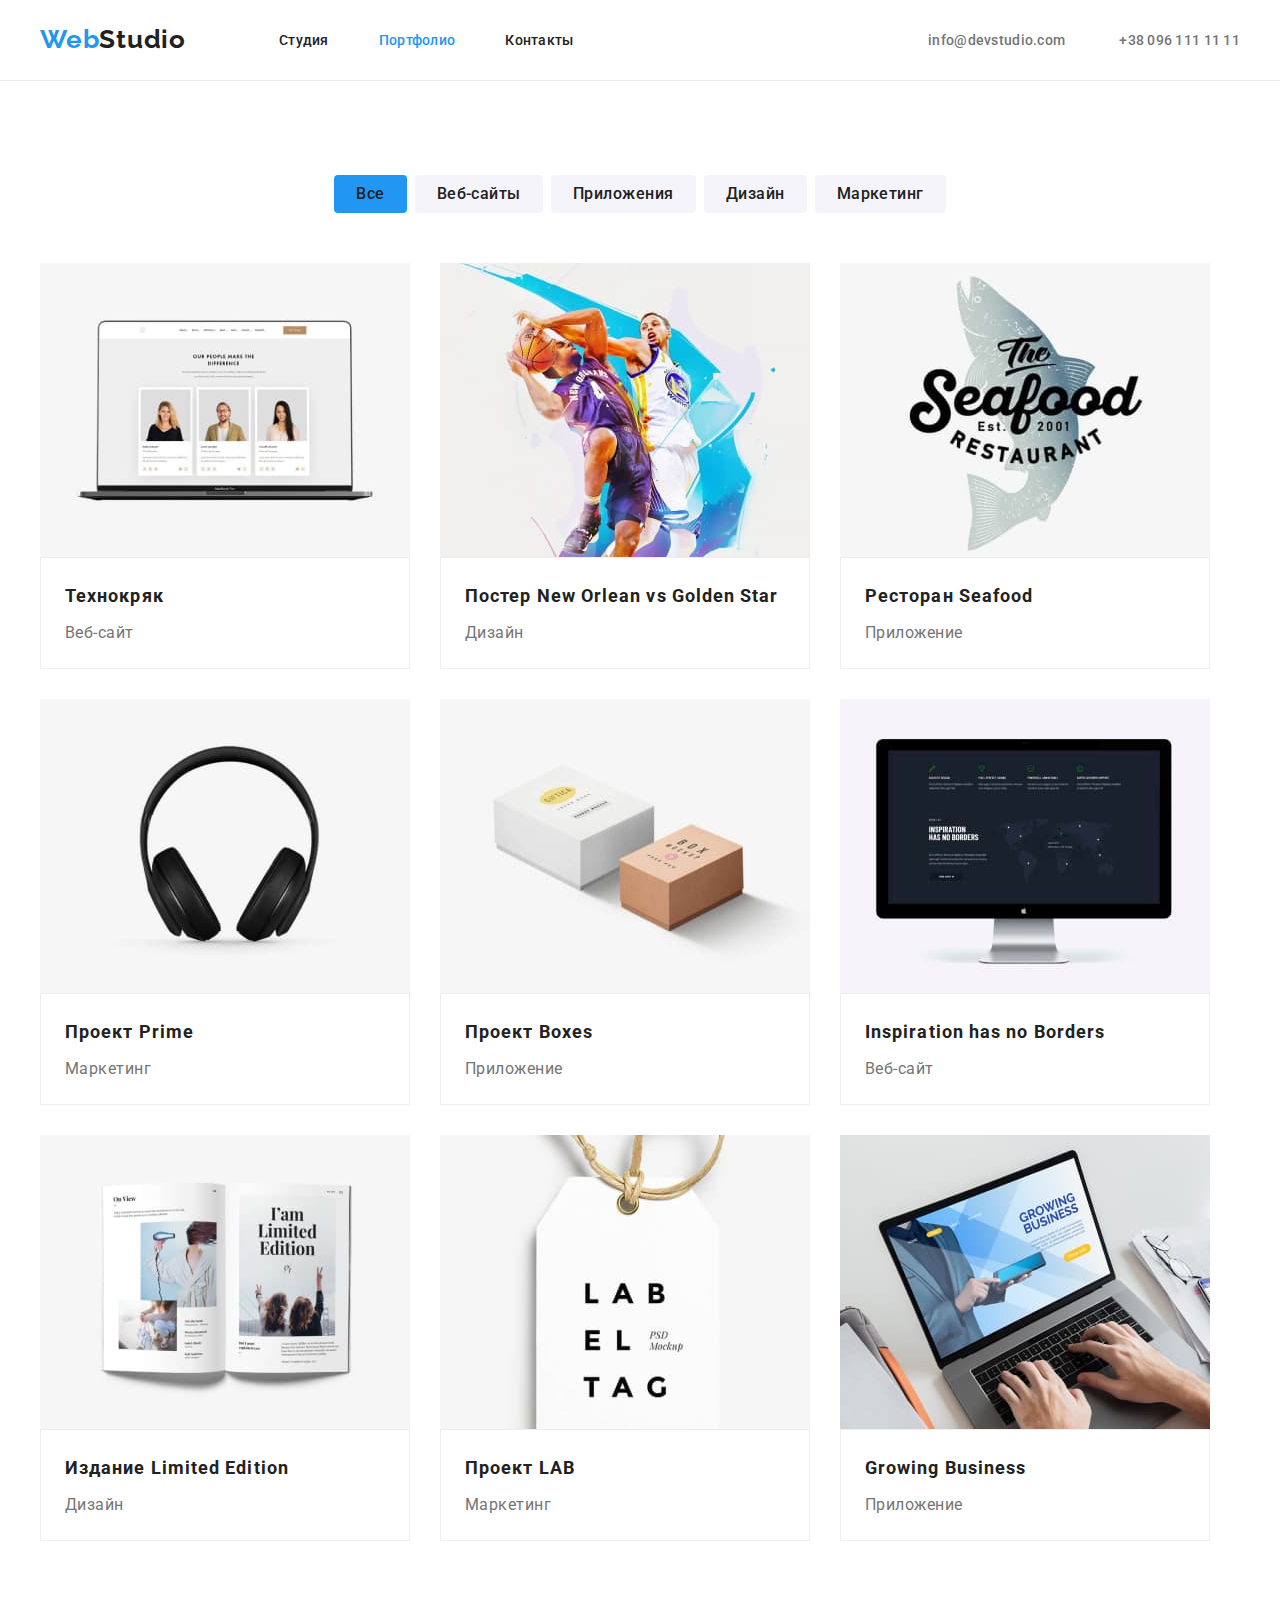
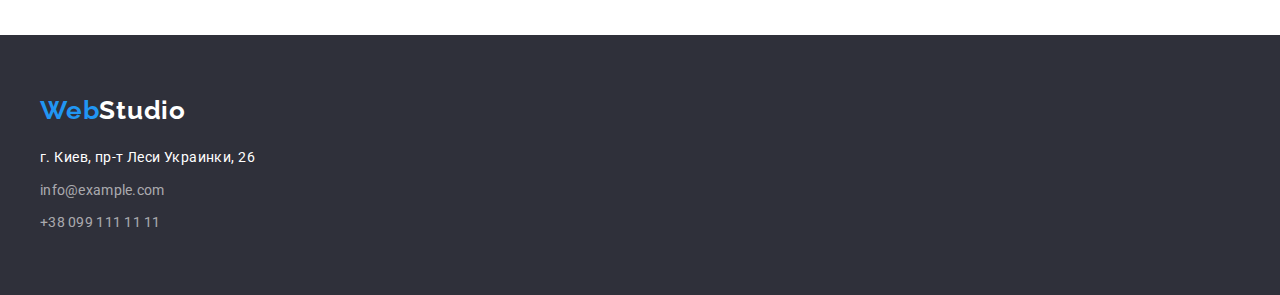
==== portfolio.html @ 32e8cfec "Create svg pictures" ====
<!DOCTYPE html>
<html lang="ru">
<head>
    <meta charset="UTF-8">
    <meta http-equiv="X-UA-Compatible" content="IE=edge">
    <meta name="viewport" content="width=device-width, initial-scale=1.0">
    <title>Portfolio</title>
    <link rel="preconnect" href="https://fonts.googleapis.com">
    <link rel="preconnect" href="https://fonts.gstatic.com" crossorigin>
    <link
        href="https://fonts.googleapis.com/css2?family=Raleway:wght@700&family=Roboto:wght@400;500;700;900&display=swap"
        rel="stylesheet">
    <link rel="stylesheet" href="https://cdnjs.cloudflare.com/ajax/libs/modern-normalize/1.1.0/modern-normalize.min.css"
        integrity="sha512-wpPYUAdjBVSE4KJnH1VR1HeZfpl1ub8YT/NKx4PuQ5NmX2tKuGu6U/JRp5y+Y8XG2tV+wKQpNHVUX03MfMFn9Q=="
        crossorigin="anonymous" referrerpolicy="no-referrer" />
    <link rel="stylesheet" href="./css/reset.css">
    <link rel="stylesheet" href="./css/styles.css">
</head>
<header class="header header-portfolio">
    <div class="container header-container">
        <a class="header-logo link" href="./"><span class="header-logo-accent">Web</span>Studio</a>
        <nav class="header-nav">
            <ul class="header-list list">
                <li class="header-item">
                    <a class="header-link link " href="./index.html">Студия</a>
                </li>
                <li class="header-item">
                    <a class="header-link link current" href=" ">Портфолио</a>
                </li>
                <li class="header-item">
                    <a class="header-link link" href="">Контакты</a>
                </li>
            </ul>
        </nav>
        <div class="header-connect">
            <a class="header-mail link" href="mailto:info@devstudio.com">info@devstudio.com</a>
            <a class="header-tel link" href="tel:+380961111111">+38 096 111 11 11</a>
        </div>
    </div>
</header>
<main>
<section class="portfolio">
    <div class="container portfolio-container ">
    <ul class="filters-list list">
        <li class="filters-item">
            <button type="button"  class=" filters-btn active">Все</button></li>
        <li class="filters-item">
            <button type="button"  class="filters-btn">Веб-сайты</button>
        </li>
        <li class="filters-item">
            <button type="button"  class="filters-btn">Приложения</button>
        </li>
        <li class="filters-item">
            <button type="button"  class="filters-btn">Дизайн</button>
        </li>
        <li class="filters-item">
            <button type="button"  class="filters-btn">Маркетинг</button>
        </li>
    </ul>
    <ul class="project-list list">
        <li class="project-item"><img src="./images/tehno.jpg" alt="Сайт визитка" width="370" height="294">
            <div class="project-container">
                <h3 class="project-list-tittle">Технокряк</h3>
                <p class="project-after-tittle">Веб-сайт</p>
            </div>
            </li>
        <li class="project-item"><img src="./images/neworlean.jpg" alt="Баскетбол" width="370" height="294">
            <div class="project-container">
                <h3 class="project-list-tittle">Постер New Orlean vs Golden Star</h3>
                <p class="project-after-tittle">Дизайн</p>
            </div>
        </li>
        <li class="project-item"><img src="./images/seafood.jpg" alt="Постер ресторана" width="370" height="294">
            <div class="project-container">
                <h3 class="project-list-tittle">Ресторан Seafood</h3>
                <p class="project-after-tittle">Приложение</p>
            </div>
        </li>
        <li class="project-item"><img src="./images/prime.jpg" alt="Наушники" width="370" height="294">
            <div class="project-container">
                <h3 class="project-list-tittle">Проект Prime</h3>
                <p class="project-after-tittle">Маркетинг</p>
            </div>
        </li>
        <li class="project-item"><img src="./images/box.jpg" alt="Коробки" width="370" height="294">
            <div class="project-container">
                <h3 class="project-list-tittle">Проект Boxes</h3>
                <p class="project-after-tittle">Приложение</p>
            </div>
        </li>
        <li class="project-item"><img src="./images/monitor.jpg" alt="Монитор" width="370" height="294">
            <div class="project-container">
                <h3 class="project-list-tittle">Inspiration has no Borders</h3>
                <p class="project-after-tittle">Веб-сайт</p>
            </div>
        </li>
        <li class="project-item"><img src="./images/magazine.jpg" alt="Журнал" width="370" height="294">
            <div class="project-container">
                <h3 class="project-list-tittle">Издание Limited Edition</h3>
                <p class="project-after-tittle">Дизайн</p>
            </div>
        </li>
        <li class="project-item"><img src="./images/lab.jpg" alt="Бирка" width="370" height="294">
            <div class="project-container">
                <h3 class="project-list-tittle">Проект LAB</h3>
                <p class="project-after-tittle">Маркетинг</p>
            </div>
        </li>
        <li class="project-item"><img src="./images/business.jpg" alt="Ноутбук" width="370" height="294">
            <div class="project-container">
                <h3 class="project-list-tittle">Growing Business</h3>
                <p class="project-after-tittle">Приложение</p>
            </div>
        </li>
    </ul>
    </div>
</section>
</main>
<footer class="footer">
    <div class="container footer-container">
        <a class="logo-footer link" href="./"><span class="footer-logo-accent">Web</span>Studio</a>
        <address class="footer-address ">
            <ul class="footer-list list">
                <li class="footer-item">
                    <a class="footer-map link address-link" href="https://goo.gl/maps/ag1AWNjm51YgeeeRA" target="_blank"
                        rel="noopener noreferrer">г. Киев, пр-т Леси Украинки, 26</a>
                </li>
                <li class="footer-item">
                    <a class="footer-mail link address-link" href="mailto:info@example.com">info@example.com</a>
                </li>
                <li class="footer-item">
                    <a class="footer-tel link address-link" href="tel:+380991111111">+38 099 111 11 11</a>
                </li>
            </ul>
        </address>
    </div>
</footer>
</body>

</html>
---- css/styles.css ----
:root {
  --hero-color: #ffffff;
  --accent-color: #2196f3;
  --tittle-color: #212121;
  --lite-color: #757575;
  --footer-color: rgba(255, 255, 255, 0.6);
}

body {
  font-family: 'Roboto', sans-serif;
}

.list {
  list-style: none;
}

.link {
  text-decoration: none;
}

.visually-hidden {
  position: absolute;
  white-space: nowrap;
  width: 1px;
  height: 1px;
  overflow: hidden;
  border: 0;
  padding: 0;
  clip: rect(0 0 0 0);
  clip-path: inset(50%);
  margin: -1px;
}

.container {
  width: 1200px;
  padding-left: 15px;
  padding-right: 15px;
  margin: 0 auto;
}

/*------------------------HEADER--------------*/
.header {
  padding-top: 24px;
  padding-bottom: 25px;
}
.header-container {
  display: flex;
  align-items: center;
}

.header-list {
  display: flex;
}

.header-item:not(:last-child) {
  margin-right: 50px;
}

.header-connect {
  margin-left: auto;
}

.header-logo {
  display: inline-block;
  font-family: Raleway;
  font-style: normal;
  font-weight: bold;
  font-size: 26px;
  line-height: 1.19;
  letter-spacing: 0.03em;
  color: var(--tittle-color);
  margin-right: 93px;
}

.header-logo-accent {
  font-family: Raleway;
  font-style: normal;
  font-weight: bold;
  font-size: 26px;
  line-height: 1.19;
  letter-spacing: 0.03em;
  color: var(--accent-color);
}

.header-link {
  font-style: normal;
  font-weight: 500;
  font-size: 14px;
  line-height: 1.14;
  letter-spacing: 0.02em;
  color: #212121;
}
.current {
  color: var(--accent-color);
}

.header-tel {
  font-weight: 500;
  font-size: 14px;
  line-height: 1.14;
  letter-spacing: 0.02em;
  color: var(--lite-color);
}
.header-mail {
  font-weight: 500;
  font-size: 14px;
  line-height: 1.14;
  letter-spacing: 0.02em;
  color: var(--lite-color);
  margin-right: 50px;
}

.header-link:hover,
.header-link:focus,
.header-tel:hover,
.header-tel:focus,
.header-mail:hover,
.header-mail:hover {
  color: var(--accent-color);
}

/*-----------------HERO-------------------*/

.hero {
  text-align: center;
  background-color: #2f303a;
  background-image: linear-gradient(rgba(47, 48, 58, 0.4), rgba(47, 48, 58, 0.4)),
    url(../images/hero-bg.jpg);
  background-repeat: no-repeat;
  background-position: center;
  background-size: cover;
  padding-top: 200px;
  padding-bottom: 200px;
}

.hero-container {
}

.hero-tittle {
  font-weight: 900;
  font-size: 44px;
  line-height: 1.36;
  text-align: center;
  letter-spacing: 0.06em;
  text-transform: uppercase;
  max-width: 696px;
  color: var(--hero-color);
  margin-left: auto;
  margin-right: auto;
}

.hero-btn {
  font-family: inherit;
  font-weight: bold;
  font-size: 16px;
  line-height: 1.87;
  text-align: center;
  letter-spacing: 0.06em;
  background-color: var(--accent-color);
  color: var(--hero-color);
  min-width: 200px;
  min-height: 50px;
  border: none;
  border-radius: 4px;
  box-shadow: 0px 4px 4px rgba(0, 0, 0, 0.15);
  margin-top: 30px;
}

.hero-btn:hover {
  color: #188ce8;
}

/*-----------------FEATURE-------------------*/
.feature {
  padding-top: 94px;
  padding-bottom: 94px;
}

.feature-container {
  display: flex;
  flex-wrap: wrap;
}

.feature-item:not(:last-child) {
  margin-right: 30px;
}

.feature-tittle {
  font-weight: bold;
  font-size: 14px;
  line-height: 1.14;
  letter-spacing: 0.03em;
  text-transform: uppercase;
  color: var(--tittle-color);
}

.feature-after-tittle {
  font-weight: normal;
  font-size: 14px;
  line-height: 24px;
  letter-spacing: 0.03em;
  width: 270px;
  color: var(--lite-color);
}

/*-----------------BOX-------------------*/
.box {
  padding-bottom: 94px;
}
.box-tittle {
  font-weight: bold;
  font-size: 36px;
  line-height: 1.17;
  text-align: center;
  letter-spacing: 0.03em;
  color: var(--tittle-color);
  margin-bottom: 50px;
}

.box-list {
  display: flex;
  flex-wrap: wrap;
}

.box-item:not(:last-child) {
  margin-right: 30px;
}

/*-----------------TEAM-------------------*/

.team {
  padding-top: 94px;
  padding-bottom: 94px;
  background-color: #f5f4fa;
}
.team-container {
}
.team-tittle {
  font-weight: bold;
  font-size: 36px;
  line-height: 1.17;
  text-align: center;
  letter-spacing: 0.03em;
  color: var(--tittle-color);
  margin-bottom: 50px;
}
.team-list {
  display: flex;
}

.team-item:not(:last-child) {
  margin-right: 30px;
}

.team-name {
  text-align: center;
  box-shadow: 0px 1px 3px rgba(0, 0, 0, 0.12), 0px 1px 1px rgba(0, 0, 0, 0.14),
    0px 2px 1px rgba(0, 0, 0, 0.2);
  border-radius: 0px 0px 4px 4px;
  background-color: #ffffff;
  padding-top: 30px;
  padding-bottom: 30px;
}

.team-list-tittle {
  font-weight: 500;
  font-size: 16px;
  line-height: 1.19;
  letter-spacing: 0.03em;
  color: var(--tittle-color);
  margin-bottom: 10px;
}

.team-after-tittle {
  font-weight: normal;
  font-size: 16px;
  line-height: 1.19;
  letter-spacing: 0.03em;
  color: var(--lite-color);
  margin-bottom: 30px;
}

.team-social-list {
  display: flex;
  justify-content: center;
}

.team-social-item + .team-social-item {
  margin-left: 10px;
}
.team-social-link {
  width: 44px;
  height: 44px;
  background-color: teal;
  display: flex;
  justify-content: center;
  border-radius: 50%;
}
/*-----------------FOOTER-------------------*/
.footer {
  padding-top: 60px;
  padding-bottom: 60px;
  background-color: #2f303a;
}

.footer-container {
}

.footer-address {
  font-style: normal;
}
.address-link {
  display: inline-block;
}
.logo-footer {
  font-family: Raleway;
  font-style: normal;
  font-weight: bold;
  font-size: 26px;
  line-height: 1.19;
  letter-spacing: 0.03em;
  color: #ffffff;
  display: inline-block;
  margin-bottom: 20px;
}

.footer-logo-accent {
  font-family: Raleway;
  font-style: normal;
  font-weight: bold;
  font-size: 26px;
  line-height: 1.19;
  letter-spacing: 0.03em;
  color: var(--accent-color);
}

.footer-map {
  font-weight: normal;
  font-size: 14px;
  line-height: 1.71;
  letter-spacing: 0.03em;
  color: #ffffff;
}

.footer-mail,
.footer-tel {
  font-weight: 400;
  font-size: 14px;
  line-height: 1.71;
  letter-spacing: 0.02em;
  color: var(--footer-color);
}

.footer-item:not(:last-child) {
  margin-bottom: 9px;
}

/*-----------------PORTFOLIO-------------------*/
.header-portfolio {
  border-bottom: 1px solid #ececec;
}
.portfolio {
  padding-top: 94px;
  padding-bottom: 94px;
}

.filters-list {
  display: flex;
  margin-bottom: 50px;
  justify-content: center;
}

.filters-item:not(:last-child) {
  margin-right: 8px;
}

.filters-btn {
  font-family: inherit;
  font-weight: 500;
  font-size: 16px;
  line-height: 1.62;
  text-align: center;
  letter-spacing: 0.03em;
  background-color: #f5f4fa;
  color: #212121;
  border: none;
  border-radius: 4px;
  height: 38px;
  padding-left: 22px;
  padding-right: 22px;
}

.active {
  background-color: var(--accent-color);
}

/*-----------------PROJECT-------------------*/

.project-list {
  display: flex;
  flex-wrap: wrap;
}

.project-item:not(:nth-child(3n)) {
  margin-right: 30px;
}

.project-item:not(:nth-last-child(-n + 3)) {
  margin-bottom: 30px;
}

.project-container {
  text-align: left;
  background: #ffffff;
  border: 1px solid #eeeeee;
  box-sizing: border-box;
  padding-top: 20px;
  padding-left: 24px;
  padding-bottom: 20px;
}

.project-list-tittle {
  font-weight: bold;
  font-size: 18px;
  line-height: 2;
  letter-spacing: 0.06em;
  color: var(--tittle-color);
  margin-bottom: 4px;
}

.project-after-tittle {
  font-weight: normal;
  font-size: 16px;
  line-height: 1.87;
  letter-spacing: 0.03em;
  color: var(--lite-color);
}
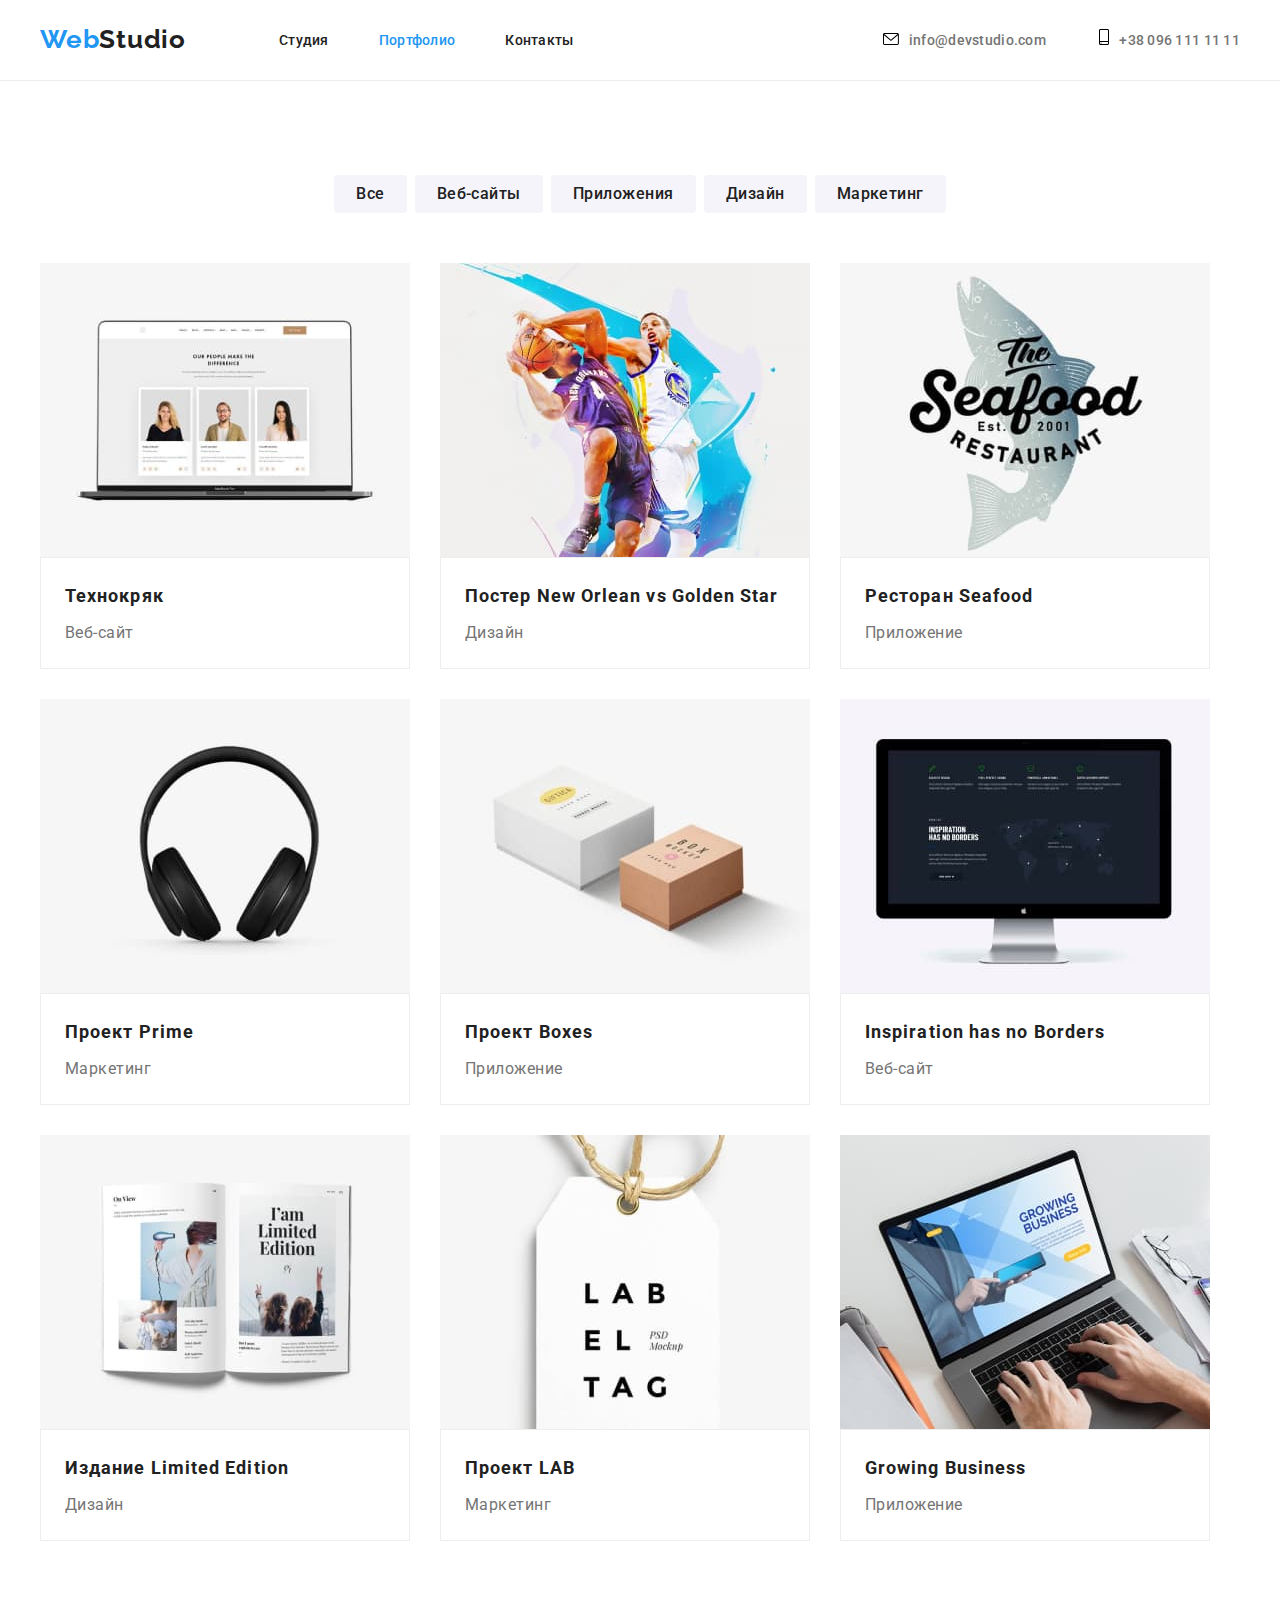
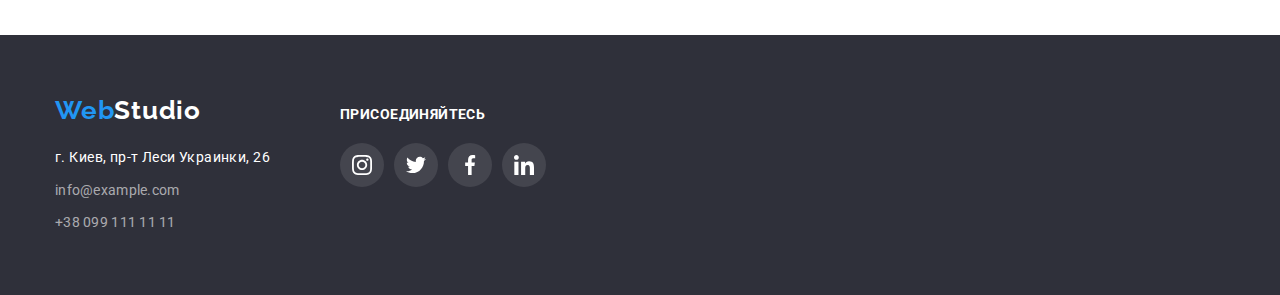
==== commit 2c869ea7: "Сreates homework" ====
--- a/portfolio.html
+++ b/portfolio.html
@@ -33,8 +33,16 @@
             </ul>
         </nav>
         <div class="header-connect">
-            <a class="header-mail link" href="mailto:info@devstudio.com">info@devstudio.com</a>
-            <a class="header-tel link" href="tel:+380961111111">+38 096 111 11 11</a>
+            <a class="header-mail link" href="mailto:info@devstudio.com">
+                <svg class="tel-svg" width="16" height="12">
+                    <use href="./images/icons.svg#icon-envelope"></use>
+                </svg>info@devstudio.com
+            </a>
+            <a class="header-tel link" href="tel:+380961111111">
+                <svg class="tel-svg" width="10" height="16">
+                    <use href="./images/icons.svg#icon-smartphone"></use>
+                </svg>+38 096 111 11 11
+            </a>
         </div>
     </div>
 </header>
@@ -43,7 +51,7 @@
     <div class="container portfolio-container ">
     <ul class="filters-list list">
         <li class="filters-item">
-            <button type="button"  class=" filters-btn active">Все</button></li>
+            <button type="button"  class=" filters-btn">Все</button></li>
         <li class="filters-item">
             <button type="button"  class="filters-btn">Веб-сайты</button>
         </li>
@@ -117,22 +125,57 @@
 </section>
 </main>
 <footer class="footer">
-    <div class="container footer-container">
-        <a class="logo-footer link" href="./"><span class="footer-logo-accent">Web</span>Studio</a>
-        <address class="footer-address ">
-            <ul class="footer-list list">
-                <li class="footer-item">
-                    <a class="footer-map link address-link" href="https://goo.gl/maps/ag1AWNjm51YgeeeRA" target="_blank"
-                        rel="noopener noreferrer">г. Киев, пр-т Леси Украинки, 26</a>
+    <div class="footer-container container">
+        <div class="adress-container">
+            <a class="logo-footer link" href="./"><span class="footer-logo-accent">Web</span>Studio</a>
+            <address class="footer-address ">
+                <ul class="footer-list list">
+                    <li class="footer-item">
+                        <a class="footer-map link address-link" href="https://goo.gl/maps/ag1AWNjm51YgeeeRA"
+                            target="_blank" rel="noopener noreferrer">г. Киев, пр-т Леси Украинки, 26</a>
+                    </li>
+                    <li class="footer-item">
+                        <a class="footer-mail link address-link" href="mailto:info@example.com">info@example.com</a>
+                    </li>
+                    <li class="footer-item">
+                        <a class="footer-tel link address-link" href="tel:+380991111111">+38 099 111 11 11</a>
+                    </li>
+                </ul>
+            </address>
+        </div>
+        <div class="footer-social-container">
+            <h3 class="footer-social-tittle">Присоединяйтесь</h3>
+            <ul class="footer-social-list list">
+                <li class="footer-social-item">
+                    <a href="" class="footer-social-link">
+                        <svg class="footer-social-icon" width="20" height="20">
+                            <use href="./images/icons.svg#icon-instagram"></use>
+                        </svg>
+                    </a>
                 </li>
-                <li class="footer-item">
-                    <a class="footer-mail link address-link" href="mailto:info@example.com">info@example.com</a>
+                <li class="footer-social-item">
+                    <a href="" class="footer-social-link">
+                        <svg class="footer-social-icon" width="20" height="20">
+                            <use href="./images/icons.svg#icon-twitter"></use>
+                        </svg>
+                    </a>
                 </li>
-                <li class="footer-item">
-                    <a class="footer-tel link address-link" href="tel:+380991111111">+38 099 111 11 11</a>
+                <li class="footer-social-item">
+                    <a href="" class="footer-social-link">
+                        <svg class="footer-social-icon" width="20" height="20">
+                            <use href="./images/icons.svg#icon-facebook"></use>
+                        </svg>
+                    </a>
+                </li>
+                <li class="footer-social-item">
+                    <a href="" class="footer-social-link">
+                        <svg class="footer-social-icon" width="20" height="20">
+                            <use href="./images/icons.svg#icon-linkedin"></use>
+                        </svg>
+                    </a>
                 </li>
             </ul>
-        </address>
+        </div>
     </div>
 </footer>
 </body>
--- a/css/styles.css
+++ b/css/styles.css
@@ -101,6 +101,7 @@
   letter-spacing: 0.02em;
   color: var(--lite-color);
 }
+
 .header-mail {
   font-weight: 500;
   font-size: 14px;
@@ -108,6 +109,11 @@
   letter-spacing: 0.02em;
   color: var(--lite-color);
   margin-right: 50px;
+}
+
+.tel-svg {
+  margin-right: 10px;
+  align-items: center;
 }
 
 .header-link:hover,
@@ -115,8 +121,9 @@
 .header-tel:hover,
 .header-tel:focus,
 .header-mail:hover,
-.header-mail:hover {
+.header-mail:hover .tel-svg:hover {
   color: var(--accent-color);
+  fill: var(--accent-color);
 }
 
 /*-----------------HERO-------------------*/
@@ -203,6 +210,26 @@
   color: var(--lite-color);
 }
 
+.feature-icon-list {
+  display: flex;
+  justify-content: center;
+  margin-bottom: 30px;
+}
+
+.feature-icon-item + .feature-icon-item {
+  margin-left: 30px;
+}
+
+.feature-icon-item {
+  width: 270px;
+  height: 120px;
+  background-color: #f5f4fa;
+  display: flex;
+  justify-content: center;
+  align-items: center;
+  border-radius: 4px;
+}
+
 /*-----------------BOX-------------------*/
 .box {
   padding-bottom: 94px;
@@ -277,7 +304,7 @@
   line-height: 1.19;
   letter-spacing: 0.03em;
   color: var(--lite-color);
-  margin-bottom: 30px;
+  margin-bottom: 16px;
 }
 
 .team-social-list {
@@ -288,13 +315,76 @@
 .team-social-item + .team-social-item {
   margin-left: 10px;
 }
+
 .team-social-link {
   width: 44px;
   height: 44px;
-  background-color: teal;
-  display: flex;
-  justify-content: center;
+  background-color: #ffffff;
+  display: flex;
+  justify-content: center;
+  align-items: center;
   border-radius: 50%;
+}
+.team-social-icon {
+  fill: #afb1b8;
+}
+.team-social-link:hover,
+.team-social-link:focus {
+  background-color: var(--accent-color);
+}
+
+.team-social-link:hover .team-social-icon,
+.team-social-link:focus .team-social-icon {
+  fill: #ffffff;
+}
+/*------------------CLIENTS-------------------*/
+.clients {
+  padding-top: 94px;
+  padding-bottom: 94px;
+  text-align: center;
+}
+
+.clients-tittle {
+  font-family: Roboto;
+  font-style: normal;
+  font-weight: bold;
+  font-size: 36px;
+  line-height: 1.17;
+  text-align: center;
+  letter-spacing: 0.03em;
+  color: #212121;
+  margin-bottom: 50px;
+}
+.clients-list {
+  display: flex;
+  justify-content: center;
+}
+
+.clients-item + .clients-item {
+  margin-left: 30px;
+}
+
+.clients-item {
+  width: 170px;
+  height: 92px;
+  background-color: #ffffff;
+  display: flex;
+  justify-content: center;
+  align-items: center;
+  border: 1px solid #afb1b8;
+  border-radius: 4px;
+}
+.clients-icon {
+  fill: #afb1b8;
+}
+.clients-item:hover,
+.clients-item:focus {
+  border: 1px solid var(--accent-color);
+}
+
+.clients-item:hover .clients-icon,
+.clients-item:focus .clients-icon {
+  fill: var(--accent-color);
 }
 /*-----------------FOOTER-------------------*/
 .footer {
@@ -304,6 +394,14 @@
 }
 
 .footer-container {
+  display: flex;
+  box-sizing: border-box;
+  align-items: baseline;
+}
+
+.adress-container {
+  box-sizing: border-box;
+  margin-right: 70px;
 }
 
 .footer-address {
@@ -355,6 +453,55 @@
   margin-bottom: 9px;
 }
 
+.footer-social-contriner {
+  text-align: center;
+}
+
+.footer-social-tittle {
+  font-family: Roboto;
+  font-style: normal;
+  font-weight: bold;
+  font-size: 14px;
+  line-height: 1.14;
+  letter-spacing: 0.03em;
+  text-transform: uppercase;
+  color: #ffffff;
+  margin-bottom: 20px;
+}
+
+.footer-social-list {
+  display: flex;
+  justify-content: center;
+}
+.footer-social-list + .footer-social-list {
+  margin-right: 150px;
+}
+
+.footer-social-item + .footer-social-item {
+  margin-left: 10px;
+}
+
+.footer-social-link {
+  width: 44px;
+  height: 44px;
+  background-color: rgba(255, 255, 255, 0.1);
+  display: flex;
+  justify-content: center;
+  align-items: center;
+  border-radius: 50%;
+}
+.footer-social-icon {
+  fill: #ffffff;
+}
+.footer-social-link:hover,
+.footer-social-link:focus {
+  background-color: var(--accent-color);
+}
+
+.footer-social-link:hover .footer-social-icon,
+.footer-social-link:focus .footer-social-icon {
+  fill: #ffffff;
+}
 /*-----------------PORTFOLIO-------------------*/
 .header-portfolio {
   border-bottom: 1px solid #ececec;
@@ -389,9 +536,12 @@
   padding-left: 22px;
   padding-right: 22px;
 }
-
-.active {
+.filters-btn:hover,
+.filters-btn:focus {
   background-color: var(--accent-color);
+  color: #ffffff;
+  box-shadow: 0px 3px 1px rgba(0, 0, 0, 0.1), 0px 1px 2px rgba(0, 0, 0, 0.08),
+    0px 2px 2px rgba(0, 0, 0, 0.12);
 }
 
 /*-----------------PROJECT-------------------*/
@@ -418,6 +568,11 @@
   padding-left: 24px;
   padding-bottom: 20px;
 }
+.project-item:hover,
+.project-item:focus {
+  box-shadow: 0px 1px 1px rgba(0, 0, 0, 0.12), 0px 4px 4px rgba(0, 0, 0, 0.06),
+    1px 4px 6px rgba(0, 0, 0, 0.16);
+}
 
 .project-list-tittle {
   font-weight: bold;
